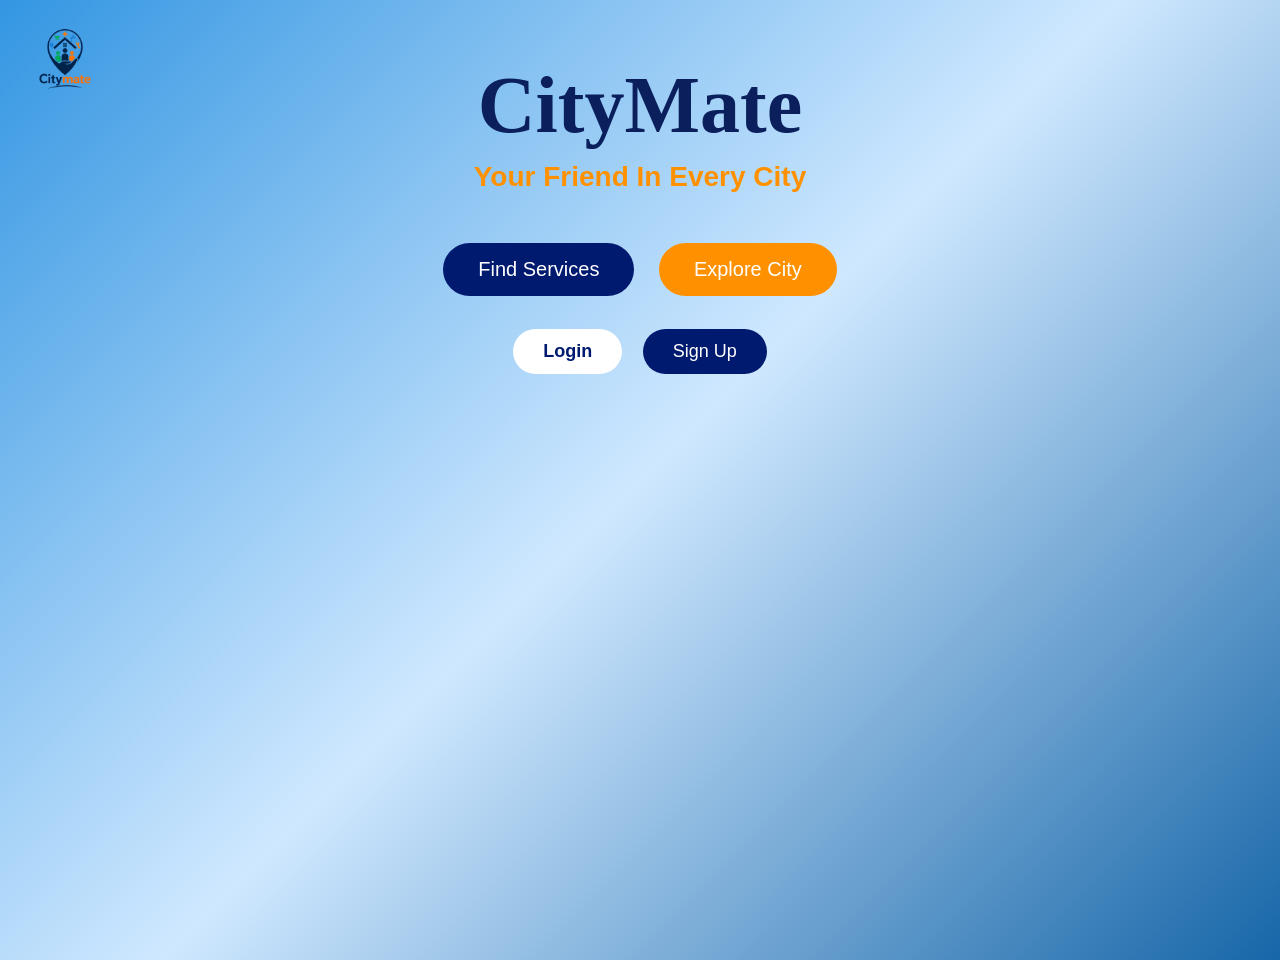
==== index.html @ b2f89b99 "Updated project files" ====
<!DOCTYPE html>
<html lang="en">
<head>
<meta charset="UTF-8">
<meta name="viewport" content="width=device-width, initial-scale=1.0">
<title>CityMate</title>

<link rel="stylesheet" href="style.css">
</head>
<body>

<img src="citymate.png" alt="CityMate Logo" class="logo">

<div class="hero">

    <h1>CityMate</h1>
    <p>Your Friend In Every City</p>

    <div class="buttons">
        <button class="find-btn">Find Services</button>
        <button class="explore-btn">Explore City</button>
    </div>

    <div class="auth-buttons">
        <button id="showLogin">Login</button>
        <button id="showSignup">Sign Up</button>
    </div>

    <!-- Login Form -->

    <div id="loginBox" class="form-container">

        <div class="card">

            <span class="close-btn" onclick="closeForms()">&times;</span>

            <h2>Welcome Back</h2>

            <input type="email" placeholder="Enter Email" required>

            <input type="password" placeholder="Enter Password" required>

            <button class="submit-btn"
            onclick="window.location.href='dashboard.html'">
                Login
            </button>

        </div>

    </div>

    <!-- Signup Form -->

    <div id="signupBox" class="form-container">

        <div class="card">

            <span class="close-btn" onclick="closeForms()">&times;</span>

            <h2>Create Account</h2>

            <input type="text" placeholder="Full Name" required>

            <input type="email" placeholder="Email Address" required>

            <input type="password" placeholder="Password" required>

            <input type="password" placeholder="Confirm Password" required>

            <button class="signup-submit-btn"
            onclick="window.location.href='dashboard.html'">
                Create Account
            </button>

        </div>

    </div>

</div>

<script>

const loginBtn = document.getElementById("showLogin");
const signupBtn = document.getElementById("showSignup");

const loginBox = document.getElementById("loginBox");
const signupBox = document.getElementById("signupBox");

loginBtn.addEventListener("click", function(){

    signupBox.style.display = "none";

    if(loginBox.style.display === "flex"){
        loginBox.style.display = "none";
    }
    else{
        loginBox.style.display = "flex";
    }

});

signupBtn.addEventListener("click", function(){

    loginBox.style.display = "none";

    if(signupBox.style.display === "flex"){
        signupBox.style.display = "none";
    }
    else{
        signupBox.style.display = "flex";
    }

});

function closeForms(){
    loginBox.style.display = "none";
    signupBox.style.display = "none";
}

</script>

</body>
</html>
---- style.css ----
*{
    margin:0;
    padding:0;
    box-sizing:border-box;
}

body{
    min-height:100vh;
    background:linear-gradient(135deg,#3396e2,#CFE8FF,#1766a8);
    font-family:Arial, sans-serif;
    text-align:center;
}

.logo{
    width: 90px;
    position: fixed;
    top: 15px;
    left: 20px;
    display:block;
    position: absolute;
}

.hero{
    margin-top:60px;
}

.hero h1{
    font-size:80px;
    color:#0A1F5C;
    font-family:Georgia, serif;
}

.hero p{
    color:#ff9100;
    font-size:28px;
    font-weight:bold;
    margin-top:10px;
}

.buttons{
    margin-top:40px;
}

.find-btn,
.explore-btn{
    padding:15px 35px;
    border:none;
    border-radius:30px;
    font-size:20px;
    cursor:pointer;
    margin:10px;
    transition:0.3s;
}

.find-btn{
    background:#001a70;
    color:white;
}

.explore-btn{
    background:#ff9100;
    color:white;
}

.find-btn:hover,
.explore-btn:hover{
    transform:translateY(-4px);
}

.auth-buttons{
    margin-top:15px;
}

#showLogin,
#showSignup{
    padding:12px 30px;
    border:none;
    border-radius:25px;
    font-size:18px;
    cursor:pointer;
    margin:8px;
}

#showLogin{
    background:white;
    color:#001a70;
    font-weight:bold;
}

#showSignup{
    background:#001a70;
    color:white;
}

.form-container{
    display:none;
    justify-content:center;
    margin-top:25px;
}

.card{
    width:350px;
    padding:25px;
    border-radius:20px;
    background:rgba(255,255,255,0.20);
    backdrop-filter:blur(12px);
    box-shadow:0 8px 20px rgba(0,0,0,0.2);
    animation:slideUp .5s ease;
}

.card h2{
    color:#001a70;
    margin-bottom:15px;
}

.card input{
    width:100%;
    padding:12px;
    margin:10px 0;
    border:none;
    border-radius:10px;
    outline:none;
}

.submit-btn{
    width:100%;
    padding:12px;
    border:none;
    border-radius:10px;
    background:#001a70;
    color:white;
    font-size:18px;
    cursor:pointer;
}

.signup-submit-btn{
    width:100%;
    padding:12px;
    border:none;
    border-radius:10px;
    background:#ff9100;
    color:white;
    font-size:18px;
    cursor:pointer;
}

.submit-btn:hover{
    background:#ff9100;
}

.signup-submit-btn:hover{
    background:#001a70;
}

@keyframes slideUp{
    from{
        opacity:0;
        transform:translateY(50px);
    }
    to{
        opacity:1;
        transform:translateY(0);
    }
}
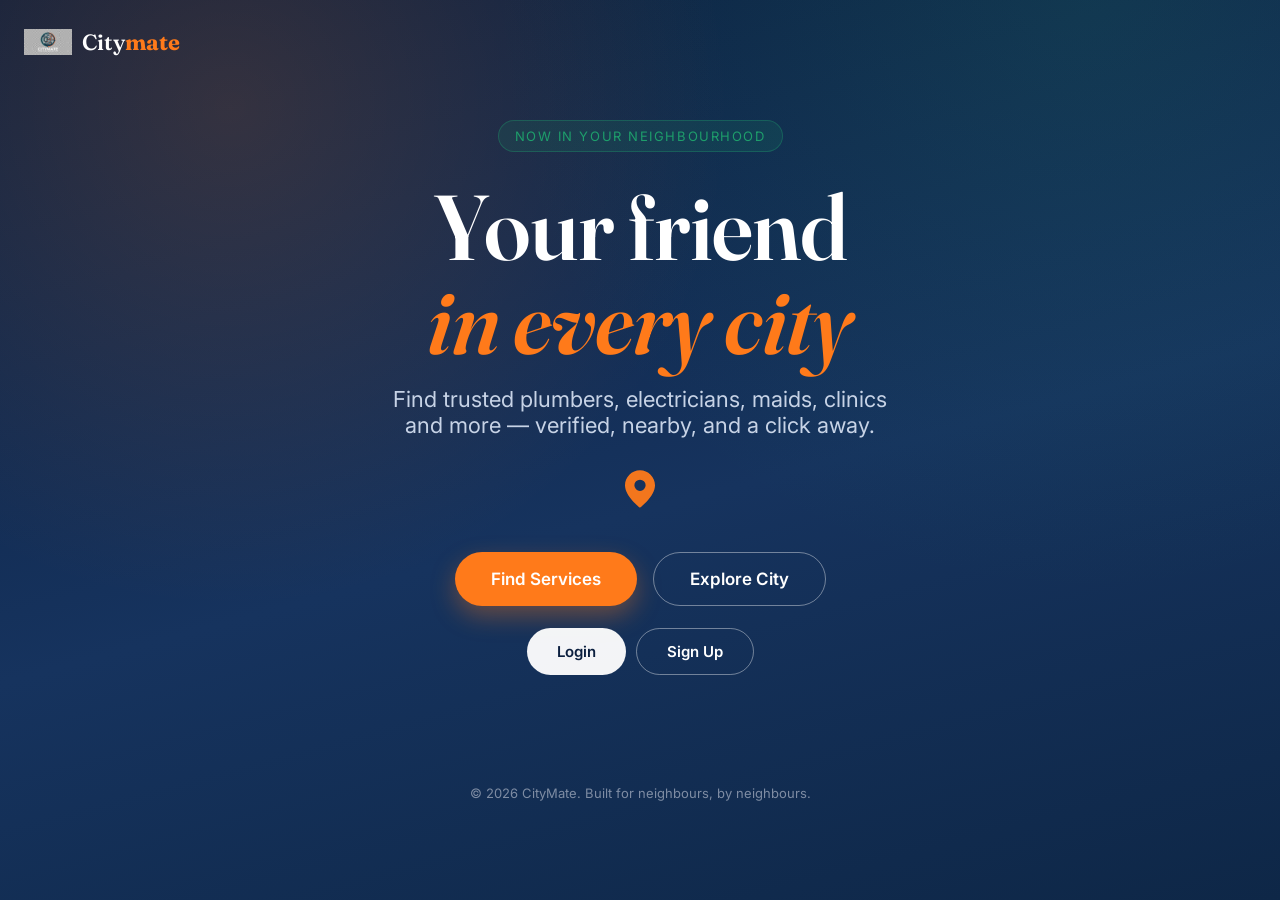
==== commit 99297bb2: "Updated HTML and CSS files" ====
--- a/index.html
+++ b/index.html
@@ -1,121 +1,219 @@
-
 <!DOCTYPE html>
 <html lang="en">
 <head>
 <meta charset="UTF-8">
 <meta name="viewport" content="width=device-width, initial-scale=1.0">
-<title>CityMate</title>
-
-<link rel="stylesheet" href="style.css">
+<title>CityMate — Your Friend in Every City</title>
+<meta name="description" content="CityMate connects you with trusted local services — plumbers, electricians, maids, hospitals, food and more — in every city.">
+<link rel="icon" type="image/png" href="citymate.png">
+
+<link rel="preconnect" href="https://fonts.googleapis.com">
+<link rel="preconnect" href="https://fonts.gstatic.com" crossorigin>
+<link href="https://fonts.googleapis.com/css2?family=Fraunces:opsz,wght@9..144,500;9..144,600;9..144,700&family=Inter:wght@400;500;600;700&display=swap" rel="stylesheet">
+
+<link rel="stylesheet" href="style.css?v=2">
 </head>
 <body>
 
-<img src="citymate.png" alt="CityMate Logo" class="logo">
-
-<div class="hero">
-
-    <h1>CityMate</h1>
-    <p>Your Friend In Every City</p>
+<header class="site-header">
+    <img src="citymate-every.jpg" alt="CityMate logo" class="logo-img" onerror="this.onerror=null; this.replaceWith(Object.assign(document.createElement('span'), { className:'logo-fallback', textContent:'Logo failed to load: check that citymate.png is in the same folder as this HTML file' }));">
+    <span>City<b>mate</b></span>
+</header>
+
+<main class="hero">
+
+    <p class="eyebrow">Now in your neighbourhood</p>
+
+    <h1>Your friend<br><span class="accent">in every city</span></h1>
+
+    <p class="tagline">Find trusted plumbers, electricians, maids, clinics and more — verified, nearby, and a click away.</p>
+
+    <div class="pin-divider" aria-hidden="true">
+        <svg viewBox="0 0 24 30" xmlns="http://www.w3.org/2000/svg">
+            <path d="M12 0C5.4 0 0 5.4 0 12c0 9 12 18 12 18s12-9 12-18c0-6.6-5.4-12-12-12zm0 16.5a4.5 4.5 0 1 1 0-9 4.5 4.5 0 0 1 0 9z"/>
+        </svg>
+    </div>
 
     <div class="buttons">
-        <button class="find-btn">Find Services</button>
-        <button class="explore-btn">Explore City</button>
+        <button class="find-btn" type="button" onclick="window.location.href='dashboard.html'">Find Services</button>
+        <button class="explore-btn" type="button" onclick="window.location.href='dashboard.html'">Explore City</button>
     </div>
 
     <div class="auth-buttons">
-        <button id="showLogin">Login</button>
-        <button id="showSignup">Sign Up</button>
+        <button id="showLogin" type="button" aria-haspopup="dialog" aria-expanded="false" aria-controls="loginBox">Login</button>
+        <button id="showSignup" type="button" aria-haspopup="dialog" aria-expanded="false" aria-controls="signupBox">Sign Up</button>
     </div>
 
     <!-- Login Form -->
-
-    <div id="loginBox" class="form-container">
-
+    <div id="loginBox" class="form-container" role="dialog" aria-modal="true" aria-labelledby="loginTitle">
         <div class="card">
-
-            <span class="close-btn" onclick="closeForms()">&times;</span>
-
-            <h2>Welcome Back</h2>
-
-            <input type="email" placeholder="Enter Email" required>
-
-            <input type="password" placeholder="Enter Password" required>
-
-            <button class="submit-btn"
-            onclick="window.location.href='dashboard.html'">
-                Login
+            <span class="close-btn" onclick="closeForms()" role="button" tabindex="0" aria-label="Close login form">&times;</span>
+
+            <h2 id="loginTitle">Welcome back</h2>
+            <p class="sub">Log in to find help near you.</p>
+
+            <form id="loginForm" novalidate>
+                <div class="field">
+                    <label for="loginEmail">Email</label>
+                    <input id="loginEmail" type="email" placeholder="you@example.com" required>
+                </div>
+                <div class="field">
+                    <label for="loginPassword">Password</label>
+                    <input id="loginPassword" type="password" placeholder="Enter your password" required minlength="6">
+                </div>
+                <button class="submit-btn" type="submit">Log in</button>
+            </form>
+
+            <div class="divider">or</div>
+
+            <button type="button" class="google-btn" onclick="handleGoogleAuth()">
+                <svg viewBox="0 0 48 48" aria-hidden="true">
+                    <path fill="#FFC107" d="M43.6 20.5H42V20H24v8h11.3C33.7 32.6 29.3 36 24 36c-6.6 0-12-5.4-12-12s5.4-12 12-12c3.1 0 5.9 1.1 8 3l5.7-5.7C34.5 6 29.5 4 24 4 12.9 4 4 12.9 4 24s8.9 20 20 20 20-8.9 20-20c0-1.2-.1-2.4-.4-3.5z"/>
+                    <path fill="#FF3D00" d="M6.3 14.7l6.6 4.8C14.6 16 18.9 13 24 13c3.1 0 5.9 1.1 8 3l5.7-5.7C34.5 6 29.5 4 24 4c-7.4 0-13.8 4.1-17.1 10.2z"/>
+                    <path fill="#4CAF50" d="M24 44c5.3 0 10.1-1.8 13.8-5l-6.4-5.4C29.3 35.4 26.8 36 24 36c-5.2 0-9.6-3.4-11.2-8.1l-6.6 5C9.9 39.7 16.4 44 24 44z"/>
+                    <path fill="#1976D2" d="M43.6 20.5H42V20H24v8h11.3c-0.8 2.3-2.3 4.3-4.2 5.7l6.4 5.4C40.9 36.5 44 31 44 24c0-1.2-.1-2.4-.4-3.5z"/>
+                </svg>
+                Sign in with Google
             </button>
 
+            <p class="switch-line">New to CityMate? <button type="button" onclick="switchTo('signup')">Create an account</button></p>
         </div>
-
     </div>
 
     <!-- Signup Form -->
-
-    <div id="signupBox" class="form-container">
-
+    <div id="signupBox" class="form-container" role="dialog" aria-modal="true" aria-labelledby="signupTitle">
         <div class="card">
-
-            <span class="close-btn" onclick="closeForms()">&times;</span>
-
-            <h2>Create Account</h2>
-
-            <input type="text" placeholder="Full Name" required>
-
-            <input type="email" placeholder="Email Address" required>
-
-            <input type="password" placeholder="Password" required>
-
-            <input type="password" placeholder="Confirm Password" required>
-
-            <button class="signup-submit-btn"
-            onclick="window.location.href='dashboard.html'">
-                Create Account
+            <span class="close-btn" onclick="closeForms()" role="button" tabindex="0" aria-label="Close signup form">&times;</span>
+
+            <h2 id="signupTitle">Create your account</h2>
+            <p class="sub">Join CityMate in under a minute.</p>
+
+            <form id="signupForm" novalidate>
+                <div class="field">
+                    <label for="fullName">Full name</label>
+                    <input id="fullName" type="text" placeholder="Your name" required>
+                </div>
+                <div class="field">
+                    <label for="signupEmail">Email</label>
+                    <input id="signupEmail" type="email" placeholder="you@example.com" required>
+                </div>
+                <div class="field">
+                    <label for="signupPassword">Password</label>
+                    <input id="signupPassword" type="password" placeholder="Create a password" required minlength="6">
+                </div>
+                <div class="field">
+                    <label for="confirmPassword">Confirm password</label>
+                    <input id="confirmPassword" type="password" placeholder="Re-enter your password" required minlength="6">
+                </div>
+                <button class="signup-submit-btn" type="submit">Create account</button>
+            </form>
+
+            <div class="divider">or</div>
+
+            <button type="button" class="google-btn" onclick="handleGoogleAuth()">
+                <svg viewBox="0 0 48 48" aria-hidden="true">
+                    <path fill="#FFC107" d="M43.6 20.5H42V20H24v8h11.3C33.7 32.6 29.3 36 24 36c-6.6 0-12-5.4-12-12s5.4-12 12-12c3.1 0 5.9 1.1 8 3l5.7-5.7C34.5 6 29.5 4 24 4 12.9 4 4 12.9 4 24s8.9 20 20 20 20-8.9 20-20c0-1.2-.1-2.4-.4-3.5z"/>
+                    <path fill="#FF3D00" d="M6.3 14.7l6.6 4.8C14.6 16 18.9 13 24 13c3.1 0 5.9 1.1 8 3l5.7-5.7C34.5 6 29.5 4 24 4c-7.4 0-13.8 4.1-17.1 10.2z"/>
+                    <path fill="#4CAF50" d="M24 44c5.3 0 10.1-1.8 13.8-5l-6.4-5.4C29.3 35.4 26.8 36 24 36c-5.2 0-9.6-3.4-11.2-8.1l-6.6 5C9.9 39.7 16.4 44 24 44z"/>
+                    <path fill="#1976D2" d="M43.6 20.5H42V20H24v8h11.3c-0.8 2.3-2.3 4.3-4.2 5.7l6.4 5.4C40.9 36.5 44 31 44 24c0-1.2-.1-2.4-.4-3.5z"/>
+                </svg>
+                Sign up with Google
             </button>
 
+            <p class="switch-line">Already have an account? <button type="button" onclick="switchTo('login')">Log in</button></p>
         </div>
-
-    </div>
-
-</div>
+    </div>
+
+</main>
+
+<footer class="site-footer">
+    &copy; <span id="year"></span> CityMate. Built for neighbours, by neighbours.
+</footer>
 
 <script>
 
-const loginBtn = document.getElementById("showLogin");
-const signupBtn = document.getElementById("showSignup");
-
-const loginBox = document.getElementById("loginBox");
-const signupBox = document.getElementById("signupBox");
+const loginBtn   = document.getElementById("showLogin");
+const signupBtn  = document.getElementById("showSignup");
+const loginBox   = document.getElementById("loginBox");
+const signupBox  = document.getElementById("signupBox");
+const loginForm  = document.getElementById("loginForm");
+const signupForm = document.getElementById("signupForm");
+
+document.getElementById("year").textContent = new Date().getFullYear();
+
+function openBox(box, btn){
+    closeForms();
+    box.classList.add("open");
+    btn.setAttribute("aria-expanded", "true");
+    const firstField = box.querySelector("input");
+    if(firstField) firstField.focus();
+}
+
+function closeForms(){
+    loginBox.classList.remove("open");
+    signupBox.classList.remove("open");
+    loginBtn.setAttribute("aria-expanded", "false");
+    signupBtn.setAttribute("aria-expanded", "false");
+}
 
 loginBtn.addEventListener("click", function(){
-
-    signupBox.style.display = "none";
-
-    if(loginBox.style.display === "flex"){
-        loginBox.style.display = "none";
-    }
-    else{
-        loginBox.style.display = "flex";
-    }
-
+    if(loginBox.classList.contains("open")){
+        closeForms();
+    } else {
+        openBox(loginBox, loginBtn);
+    }
 });
 
 signupBtn.addEventListener("click", function(){
-
-    loginBox.style.display = "none";
-
-    if(signupBox.style.display === "flex"){
-        signupBox.style.display = "none";
-    }
-    else{
-        signupBox.style.display = "flex";
-    }
-
-});
-
-function closeForms(){
-    loginBox.style.display = "none";
-    signupBox.style.display = "none";
+    if(signupBox.classList.contains("open")){
+        closeForms();
+    } else {
+        openBox(signupBox, signupBtn);
+    }
+});
+
+function switchTo(which){
+    if(which === "signup"){
+        openBox(signupBox, signupBtn);
+    } else {
+        openBox(loginBox, loginBtn);
+    }
+}
+
+// Close on backdrop click
+[loginBox, signupBox].forEach(function(box){
+    box.addEventListener("click", function(e){
+        if(e.target === box) closeForms();
+    });
+});
+
+// Close on Escape
+document.addEventListener("keydown", function(e){
+    if(e.key === "Escape") closeForms();
+});
+
+loginForm.addEventListener("submit", function(e){
+    e.preventDefault();
+    window.location.href = "dashboard.html";
+});
+
+signupForm.addEventListener("submit", function(e){
+    e.preventDefault();
+    const pw = document.getElementById("signupPassword").value;
+    const confirm = document.getElementById("confirmPassword").value;
+    if(pw !== confirm){
+        document.getElementById("confirmPassword").setCustomValidity("Passwords do not match");
+        document.getElementById("confirmPassword").reportValidity();
+        return;
+    }
+    document.getElementById("confirmPassword").setCustomValidity("");
+    window.location.href = "dashboard.html";
+});
+
+function handleGoogleAuth(){
+    // Placeholder: wire this up to a real OAuth flow (e.g. Google Identity
+    // Services) once a backend exists. For now it mirrors the email flow.
+    window.location.href = "dashboard.html";
 }
 
 </script>
--- a/style.css
+++ b/style.css
@@ -1,3 +1,43 @@
+/* =================================================================
+   CityMate — Design Tokens
+   Whole site is dark: navy surfaces, warm orange action color,
+   green trust accent. The map-pin silhouette from the logo
+   recurs as a structural shape across cards and dividers.
+   ================================================================= */
+
+:root{
+    --navy:        #0B1F3F;
+    --navy-soft:   #16335E;
+    --orange:      #FF7A1A;
+    --orange-deep: #E0630A;
+    --green:       #1E9E6B;
+    --white:       #FFFFFF;
+
+    --surface-0:   #0A1830;
+    --surface-1:   #112441;
+    --surface-2:   #16335E;
+    --line-dark:   rgba(255,255,255,0.10);
+    --text-dim:    #A9B7CC;
+
+    --card-bg:     #FFFFFF;
+    --card-ink:    #122036;
+    --card-ink-soft: #5B6B82;
+    --card-field:  #F7F4EC;
+    --card-border: #E3E0D6;
+
+    --font-display: "Fraunces", Georgia, "Times New Roman", serif;
+    --font-body: "Inter", "Segoe UI", Arial, sans-serif;
+
+    --radius-lg: 22px;
+    --radius-md: 14px;
+    --radius-pill: 999px;
+
+    --ease: cubic-bezier(.4,0,.2,1);
+}
+
+@media (prefers-reduced-motion: reduce){
+    *{ animation-duration:0.01ms !important; transition-duration:0.01ms !important; }
+}
 
 *{
     margin:0;
@@ -5,161 +45,683 @@
     box-sizing:border-box;
 }
 
+html{ scroll-behavior:smooth; }
+
+a{ color:inherit; }
+
+:focus-visible{
+    outline:3px solid var(--orange);
+    outline-offset:3px;
+}
+
+/* -----------------------------------------------------------------
+   Base body — landing page (index.html has no extra class)
+   ----------------------------------------------------------------- */
+
 body{
     min-height:100vh;
-    background:linear-gradient(135deg,#3396e2,#CFE8FF,#1766a8);
-    font-family:Arial, sans-serif;
+    background:
+        radial-gradient(circle at 18% 12%, rgba(255,122,26,0.16), transparent 38%),
+        radial-gradient(circle at 85% 0%, rgba(30,158,107,0.14), transparent 42%),
+        linear-gradient(165deg, var(--navy) 0%, var(--navy-soft) 55%, #0E2747 100%);
+    font-family:var(--font-body);
+    color:var(--white);
     text-align:center;
-}
-
-.logo{
-    width: 90px;
-    position: fixed;
-    top: 15px;
-    left: 20px;
+    overflow-x:hidden;
+}
+
+/* -----------------------------------------------------------------
+   Header / logo
+   ----------------------------------------------------------------- */
+
+.site-header{
+    display:flex;
+    align-items:center;
+    gap:10px;
+    position:absolute;
+    top:18px;
+    left:24px;
+    z-index:5;
+}
+
+.site-header img{
+    width:48px;
+    height:48px;
+    object-fit:contain;
+}
+
+.site-header span{
+    font-family:var(--font-display);
+    font-weight:600;
+    font-size:22px;
+    letter-spacing:0.2px;
+}
+
+.site-header span b{
+    color:var(--orange);
+    font-weight:700;
+}
+
+/* -----------------------------------------------------------------
+   Hero
+   ----------------------------------------------------------------- */
+
+.hero{
+    padding:120px 20px 80px;
+    position:relative;
+}
+
+.eyebrow{
+    display:inline-flex;
+    align-items:center;
+    gap:8px;
+    font-size:13px;
+    letter-spacing:0.12em;
+    text-transform:uppercase;
+    color:var(--green);
+    background:rgba(30,158,107,0.14);
+    border:1px solid rgba(30,158,107,0.35);
+    padding:7px 16px;
+    border-radius:var(--radius-pill);
+    margin-bottom:28px;
+}
+
+.hero h1{
+    font-family:var(--font-display);
+    font-size:clamp(48px, 9vw, 92px);
+    line-height:1.02;
+    font-weight:600;
+    letter-spacing:-0.01em;
+}
+
+.hero h1 .accent{
+    color:var(--orange);
+    font-style:italic;
+}
+
+.hero p.tagline{
+    color:#C7D3E6;
+    font-size:clamp(17px, 2.4vw, 22px);
+    font-weight:400;
+    margin-top:18px;
+    max-width:520px;
+    margin-inline:auto;
+}
+
+.pin-divider{
+    width:30px;
+    height:38px;
+    margin:32px auto 0;
+    opacity:0.95;
+}
+
+.pin-divider svg{
+    width:100%;
+    height:100%;
     display:block;
-    position: absolute;
-}
-
-.hero{
-    margin-top:60px;
-}
-
-.hero h1{
-    font-size:80px;
-    color:#0A1F5C;
-    font-family:Georgia, serif;
-}
-
-.hero p{
-    color:#ff9100;
-    font-size:28px;
-    font-weight:bold;
-    margin-top:10px;
+    fill:var(--orange);
 }
 
 .buttons{
-    margin-top:40px;
+    margin-top:44px;
+    display:flex;
+    justify-content:center;
+    gap:16px;
+    flex-wrap:wrap;
 }
 
 .find-btn,
 .explore-btn{
-    padding:15px 35px;
+    padding:16px 36px;
     border:none;
-    border-radius:30px;
-    font-size:20px;
-    cursor:pointer;
-    margin:10px;
-    transition:0.3s;
+    border-radius:var(--radius-pill);
+    font-size:17px;
+    font-weight:600;
+    font-family:var(--font-body);
+    cursor:pointer;
+    transition:transform 0.25s var(--ease), box-shadow 0.25s var(--ease);
 }
 
 .find-btn{
-    background:#001a70;
-    color:white;
+    background:var(--orange);
+    color:var(--white);
+    box-shadow:0 10px 24px rgba(255,122,26,0.35);
 }
 
 .explore-btn{
-    background:#ff9100;
-    color:white;
+    background:transparent;
+    color:var(--white);
+    border:1.5px solid rgba(255,255,255,0.4);
 }
 
 .find-btn:hover,
 .explore-btn:hover{
-    transform:translateY(-4px);
-}
+    transform:translateY(-3px);
+}
+
+.find-btn:hover{ box-shadow:0 14px 28px rgba(255,122,26,0.45); }
+.explore-btn:hover{ border-color:var(--white); background:rgba(255,255,255,0.06); }
 
 .auth-buttons{
-    margin-top:15px;
+    margin-top:22px;
+    display:flex;
+    justify-content:center;
+    gap:10px;
+    flex-wrap:wrap;
 }
 
 #showLogin,
 #showSignup{
-    padding:12px 30px;
+    padding:13px 30px;
     border:none;
-    border-radius:25px;
-    font-size:18px;
-    cursor:pointer;
-    margin:8px;
+    border-radius:var(--radius-pill);
+    font-size:15px;
+    font-weight:600;
+    font-family:var(--font-body);
+    cursor:pointer;
+    transition:transform 0.2s var(--ease), opacity 0.2s var(--ease);
 }
 
 #showLogin{
-    background:white;
-    color:#001a70;
-    font-weight:bold;
+    background:rgba(255,255,255,0.95);
+    color:var(--navy);
 }
 
 #showSignup{
-    background:#001a70;
-    color:white;
-}
+    background:transparent;
+    color:var(--white);
+    border:1.5px solid rgba(255,255,255,0.4);
+}
+
+#showLogin:hover, #showSignup:hover{ transform:translateY(-2px); }
+#showSignup:hover{ border-color:var(--white); }
+
+#showLogin[aria-expanded="true"],
+#showSignup[aria-expanded="true"]{
+    box-shadow:0 0 0 2px var(--orange);
+}
+
+/* -----------------------------------------------------------------
+   Auth forms (modal-style overlay) — shared by both pages
+   ----------------------------------------------------------------- */
 
 .form-container{
     display:none;
+    position:fixed;
+    inset:0;
     justify-content:center;
-    margin-top:25px;
-}
+    align-items:center;
+    background:rgba(6,14,28,0.55);
+    backdrop-filter:blur(4px);
+    z-index:50;
+    padding:20px;
+}
+
+.form-container.open{ display:flex; }
 
 .card{
-    width:350px;
-    padding:25px;
-    border-radius:20px;
-    background:rgba(255,255,255,0.20);
-    backdrop-filter:blur(12px);
-    box-shadow:0 8px 20px rgba(0,0,0,0.2);
-    animation:slideUp .5s ease;
+    width:100%;
+    max-width:380px;
+    padding:34px 30px 30px;
+    border-radius:var(--radius-lg);
+    background:var(--card-bg);
+    color:var(--card-ink);
+    box-shadow:0 24px 60px rgba(0,0,0,0.35);
+    animation:slideUp .35s var(--ease);
+    position:relative;
+    text-align:left;
 }
 
 .card h2{
-    color:#001a70;
-    margin-bottom:15px;
+    font-family:var(--font-display);
+    color:var(--navy);
+    margin-bottom:6px;
+    font-size:26px;
+}
+
+.card .sub{
+    color:var(--card-ink-soft);
+    font-size:14px;
+    margin-bottom:20px;
+}
+
+.close-btn{
+    position:absolute;
+    top:16px;
+    right:18px;
+    font-size:24px;
+    line-height:1;
+    cursor:pointer;
+    color:var(--card-ink-soft);
+    transition:color 0.2s var(--ease);
+}
+
+.close-btn:hover{ color:var(--navy); }
+
+.field{
+    margin-bottom:14px;
+    text-align:left;
+}
+
+.field label{
+    display:block;
+    font-size:13px;
+    font-weight:600;
+    color:var(--card-ink-soft);
+    margin-bottom:6px;
 }
 
 .card input{
     width:100%;
-    padding:12px;
-    margin:10px 0;
-    border:none;
-    border-radius:10px;
+    padding:12px 14px;
+    border:1.5px solid var(--card-border);
+    border-radius:var(--radius-md);
     outline:none;
-}
-
-.submit-btn{
-    width:100%;
-    padding:12px;
-    border:none;
-    border-radius:10px;
-    background:#001a70;
-    color:white;
-    font-size:18px;
-    cursor:pointer;
-}
-
+    font-family:var(--font-body);
+    font-size:15px;
+    background:var(--card-field);
+    color:var(--card-ink);
+    transition:border-color 0.2s var(--ease);
+}
+
+.card input:focus{ border-color:var(--orange); }
+
+.card input:invalid:not(:placeholder-shown){
+    border-color:#D6494B;
+}
+
+.submit-btn,
 .signup-submit-btn{
     width:100%;
-    padding:12px;
+    padding:13px;
     border:none;
-    border-radius:10px;
-    background:#ff9100;
-    color:white;
-    font-size:18px;
-    cursor:pointer;
-}
-
-.submit-btn:hover{
-    background:#ff9100;
-}
-
-.signup-submit-btn:hover{
-    background:#001a70;
-}
+    border-radius:var(--radius-md);
+    font-size:16px;
+    font-weight:600;
+    font-family:var(--font-body);
+    color:var(--white);
+    cursor:pointer;
+    margin-top:6px;
+    transition:opacity 0.2s var(--ease), transform 0.2s var(--ease);
+}
+
+.submit-btn{ background:var(--navy); }
+.signup-submit-btn{ background:var(--orange); }
+
+.submit-btn:hover{ background:var(--navy-soft); transform:translateY(-1px); }
+.signup-submit-btn:hover{ background:var(--orange-deep); transform:translateY(-1px); }
+
+.switch-line{
+    margin-top:16px;
+    font-size:14px;
+    color:var(--card-ink-soft);
+    text-align:center;
+}
+
+.switch-line button{
+    background:none;
+    border:none;
+    color:var(--orange-deep);
+    font-weight:600;
+    cursor:pointer;
+    font-size:14px;
+    font-family:inherit;
+}
+
+.divider{
+    display:flex;
+    align-items:center;
+    gap:10px;
+    margin:18px 0 14px;
+    color:var(--card-ink-soft);
+    font-size:12.5px;
+    text-transform:uppercase;
+    letter-spacing:0.06em;
+}
+
+.divider::before,
+.divider::after{
+    content:"";
+    flex:1;
+    height:1px;
+    background:var(--card-border);
+}
+
+.google-btn{
+    width:100%;
+    display:flex;
+    align-items:center;
+    justify-content:center;
+    gap:10px;
+    padding:11px 14px;
+    border:1.5px solid var(--card-border);
+    border-radius:var(--radius-md);
+    background:var(--card-bg);
+    color:var(--card-ink);
+    font-family:var(--font-body);
+    font-size:15px;
+    font-weight:600;
+    cursor:pointer;
+    transition:background 0.2s var(--ease), border-color 0.2s var(--ease), transform 0.2s var(--ease);
+}
+
+.google-btn:hover{
+    background:#FAF8F2;
+    border-color:#CFCBBC;
+    transform:translateY(-1px);
+}
+
+.google-btn svg{ width:18px; height:18px; flex-shrink:0; }
 
 @keyframes slideUp{
-    from{
-        opacity:0;
-        transform:translateY(50px);
+    from{ opacity:0; transform:translateY(28px) scale(0.98); }
+    to{ opacity:1; transform:translateY(0) scale(1); }
+}
+
+/* -----------------------------------------------------------------
+   Footer (index)
+   ----------------------------------------------------------------- */
+
+.site-footer{
+    padding:30px 20px 26px;
+    color:#7E8CA3;
+    font-size:13px;
+}
+
+/* ===================================================================
+   DASHBOARD — dark theme
+   All rules below are scoped under body.dashboard so they can never
+   be confused with the landing page rules above. If the dashboard
+   page still looks light in your browser, do a hard refresh
+   (Ctrl/Cmd + Shift + R) — the old style.css is likely cached.
+   =================================================================== */
+
+body.dashboard{
+    min-height:100vh;
+    background:
+        radial-gradient(circle at 14% 0%, rgba(255,122,26,0.10), transparent 36%),
+        radial-gradient(circle at 90% 10%, rgba(30,158,107,0.10), transparent 40%),
+        var(--surface-0);
+    color:var(--white);
+    text-align:left;
+    overflow-x:hidden;
+}
+
+body.dashboard .navbar{
+    background:var(--surface-1);
+    border-bottom:1px solid var(--line-dark);
+    padding:14px 5vw;
+    display:flex;
+    justify-content:space-between;
+    align-items:center;
+    position:sticky;
+    top:0;
+    z-index:40;
+}
+
+body.dashboard .navbar .brand{
+    display:flex;
+    align-items:center;
+    gap:10px;
+    color:var(--white);
+    font-family:var(--font-display);
+    font-size:22px;
+    font-weight:600;
+}
+
+body.dashboard .navbar .brand img{
+    width:38px;
+    height:38px;
+    object-fit:contain;
+}
+
+body.dashboard .navbar .menu{
+    display:flex;
+    align-items:center;
+    gap:6px;
+}
+
+body.dashboard .navbar .menu a{
+    color:#D7DEEA;
+    text-decoration:none;
+    font-size:15px;
+    font-weight:500;
+    padding:9px 16px;
+    border-radius:var(--radius-pill);
+    transition:background 0.2s var(--ease), color 0.2s var(--ease);
+}
+
+body.dashboard .navbar .menu a:hover,
+body.dashboard .navbar .menu a:focus-visible{
+    background:rgba(255,255,255,0.1);
+    color:var(--white);
+}
+
+body.dashboard .navbar .menu a.logout{
+    color:var(--orange);
+    border:1.5px solid rgba(255,122,26,0.5);
+    margin-left:6px;
+}
+
+body.dashboard .navbar .menu a.logout:hover{
+    background:var(--orange);
+    color:var(--white);
+}
+
+body.dashboard .nav-toggle{
+    display:none;
+    background:none;
+    border:none;
+    color:var(--white);
+    font-size:26px;
+    cursor:pointer;
+}
+
+body.dashboard .dash-hero{
+    text-align:center;
+    padding:64px 20px 36px;
+}
+
+body.dashboard .dash-hero .eyebrow{
+    color:var(--green);
+    background:rgba(30,158,107,0.14);
+    border:1px solid rgba(30,158,107,0.35);
+}
+
+body.dashboard .dash-hero h1{
+    font-family:var(--font-display);
+    font-size:clamp(32px, 5vw, 46px);
+    color:var(--white);
+    margin-top:18px;
+    font-weight:600;
+}
+
+body.dashboard .dash-hero p{
+    color:var(--text-dim);
+    font-size:17px;
+    margin-top:10px;
+}
+
+body.dashboard .search-box{
+    margin-top:30px;
+    display:flex;
+    justify-content:center;
+    gap:10px;
+    flex-wrap:wrap;
+}
+
+body.dashboard .search-box input{
+    width:min(420px, 80vw);
+    padding:14px 20px;
+    border-radius:var(--radius-pill);
+    border:1.5px solid var(--line-dark);
+    font-size:15px;
+    font-family:var(--font-body);
+    background:var(--surface-1);
+    color:var(--white);
+    outline:none;
+    transition:border-color 0.2s var(--ease), box-shadow 0.2s var(--ease);
+}
+
+body.dashboard .search-box input::placeholder{ color:var(--text-dim); }
+
+body.dashboard .search-box input:focus{
+    border-color:var(--orange);
+    box-shadow:0 0 0 3px rgba(255,122,26,0.18);
+}
+
+body.dashboard .search-box button{
+    padding:14px 28px;
+    border:none;
+    border-radius:var(--radius-pill);
+    background:var(--orange);
+    color:var(--white);
+    font-weight:600;
+    font-size:15px;
+    cursor:pointer;
+    transition:background 0.2s var(--ease), transform 0.2s var(--ease);
+}
+
+body.dashboard .search-box button:hover{
+    background:var(--orange-deep);
+    transform:translateY(-2px);
+}
+
+body.dashboard .section-label{
+    max-width:1100px;
+    margin:54px auto 18px;
+    padding:0 24px;
+    display:flex;
+    align-items:baseline;
+    justify-content:space-between;
+    gap:12px;
+}
+
+body.dashboard .section-label h2{
+    font-family:var(--font-display);
+    font-size:24px;
+    color:var(--white);
+}
+
+body.dashboard .section-label span{
+    font-size:14px;
+    color:var(--text-dim);
+}
+
+body.dashboard .cards{
+    max-width:1100px;
+    margin:0 auto;
+    padding:0 24px 70px;
+    display:grid;
+    grid-template-columns:repeat(auto-fit, minmax(150px, 1fr));
+    gap:18px;
+}
+
+body.dashboard .card-tile{
+    background:var(--surface-1);
+    padding:26px 16px 22px;
+    border-radius:var(--radius-lg);
+    cursor:pointer;
+    text-align:center;
+    border:1px solid var(--line-dark);
+    transition:transform 0.25s var(--ease), box-shadow 0.25s var(--ease), border-color 0.25s var(--ease);
+}
+
+body.dashboard .card-tile:hover,
+body.dashboard .card-tile:focus-visible{
+    transform:translateY(-6px);
+    box-shadow:0 16px 30px rgba(0,0,0,0.35);
+    border-color:rgba(255,122,26,0.5);
+}
+
+body.dashboard .card-tile .icon-badge{
+    width:56px;
+    height:56px;
+    margin:0 auto 14px;
+    border-radius:50%;
+    display:flex;
+    align-items:center;
+    justify-content:center;
+    font-size:26px;
+    background:var(--surface-2);
+}
+
+body.dashboard .card-tile h3{
+    color:var(--white);
+    font-size:16px;
+    font-weight:600;
+}
+
+body.dashboard .card-tile p{
+    color:var(--text-dim);
+    font-size:12.5px;
+    margin-top:4px;
+}
+
+body.dashboard .trust-strip{
+    background:var(--surface-1);
+    border-top:1px solid var(--line-dark);
+    padding:40px 24px 60px;
+}
+
+body.dashboard .trust-grid{
+    max-width:1100px;
+    margin:0 auto;
+    display:grid;
+    grid-template-columns:repeat(auto-fit, minmax(200px, 1fr));
+    gap:24px;
+    text-align:center;
+}
+
+body.dashboard .trust-grid div h4{
+    color:var(--white);
+    font-size:16px;
+    margin-bottom:4px;
+}
+
+body.dashboard .trust-grid div p{
+    color:var(--text-dim);
+    font-size:13.5px;
+}
+
+body.dashboard .dash-footer{
+    text-align:center;
+    padding:24px;
+    color:var(--text-dim);
+    font-size:13px;
+    background:var(--surface-0);
+}
+
+/* -----------------------------------------------------------------
+   Responsive
+   ----------------------------------------------------------------- */
+
+@media (max-width: 760px){
+    body.dashboard .navbar .menu{
+        position:absolute;
+        top:100%;
+        left:0;
+        right:0;
+        background:var(--surface-1);
+        border-bottom:1px solid var(--line-dark);
+        flex-direction:column;
+        align-items:stretch;
+        padding:10px 20px 18px;
+        display:none;
+        gap:4px;
     }
-    to{
-        opacity:1;
-        transform:translateY(0);
-    }
-}+
+    body.dashboard .navbar .menu.open{ display:flex; }
+    body.dashboard .navbar .menu a{ padding:12px 14px; }
+    body.dashboard .navbar .menu a.logout{ margin-left:0; margin-top:6px; text-align:center; }
+    body.dashboard .nav-toggle{ display:block; }
+
+    .site-header{ position:static; justify-content:center; margin-top:20px; }
+    .hero{ padding-top:30px; }
+}
+
+@media (max-width: 480px){
+    .hero h1{ font-size:clamp(38px, 12vw, 56px); }
+    .buttons{ flex-direction:column; align-items:center; }
+    .find-btn, .explore-btn{ width:100%; max-width:280px; }
+}
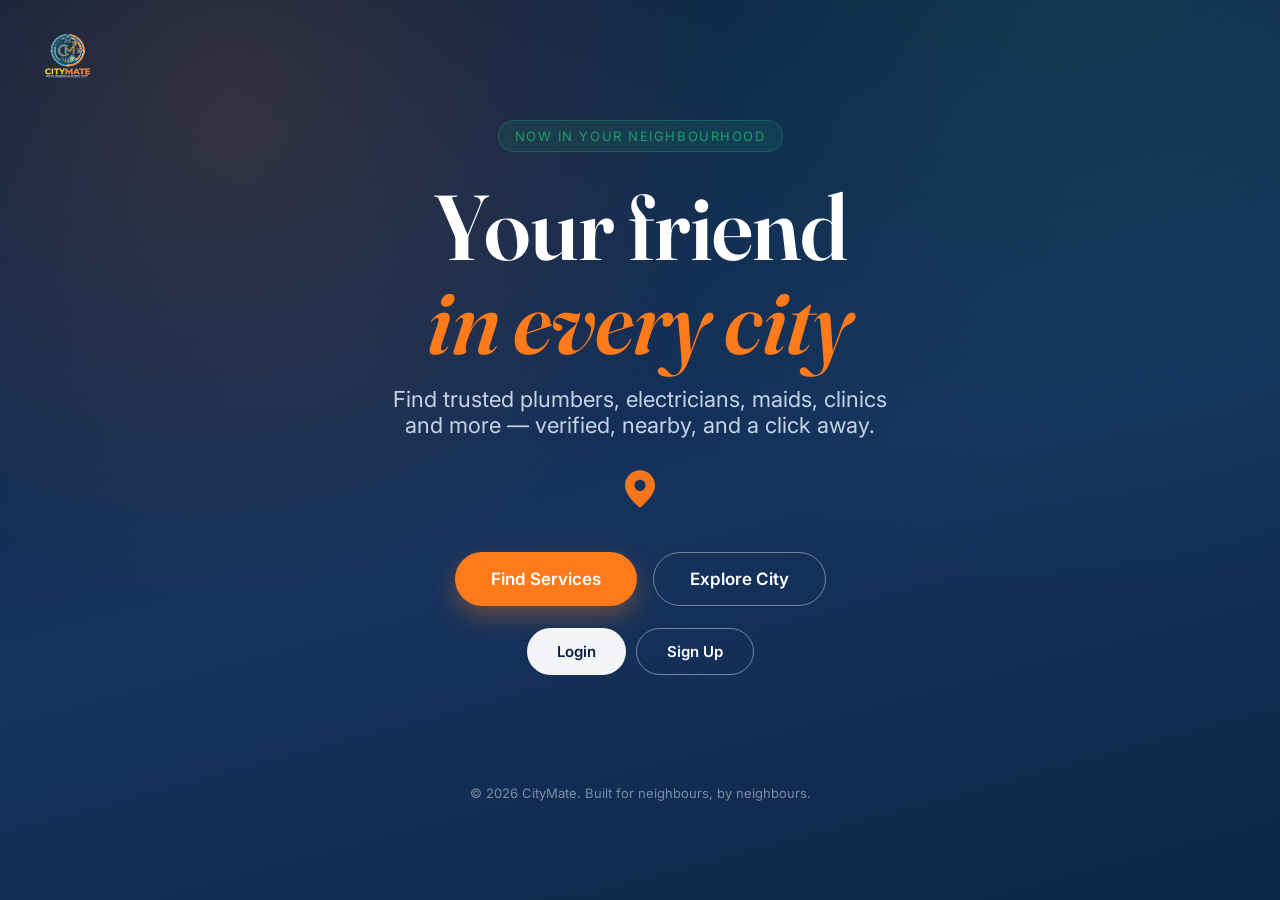
==== commit 29971893: "Updated HTML and CSS files" ====
--- a/index.html
+++ b/index.html
@@ -16,8 +16,8 @@
 <body>
 
 <header class="site-header">
-    <img src="citymate-every.jpg" alt="CityMate logo" class="logo-img" onerror="this.onerror=null; this.replaceWith(Object.assign(document.createElement('span'), { className:'logo-fallback', textContent:'Logo failed to load: check that citymate.png is in the same folder as this HTML file' }));">
-    <span>City<b>mate</b></span>
+    <img src="logo.png" alt="CityMate logo" class="logo-img" onerror="this.onerror=null; this.replaceWith(Object.assign(document.createElement('span'), { className:'logo-fallback', textContent:'Logo failed to load: check that citymate.png is in the same folder as this HTML file' }));">
+  
 </header>
 
 <main class="hero">
--- a/style.css
+++ b/style.css
@@ -43,6 +43,14 @@
     margin:0;
     padding:0;
     box-sizing:border-box;
+}
+
+.logo-img{
+      width: 800px;
+    height: auto;
+    position: absolute;
+    top: 15px;
+    left: 20px;
 }
 
 html{ scroll-behavior:smooth; }
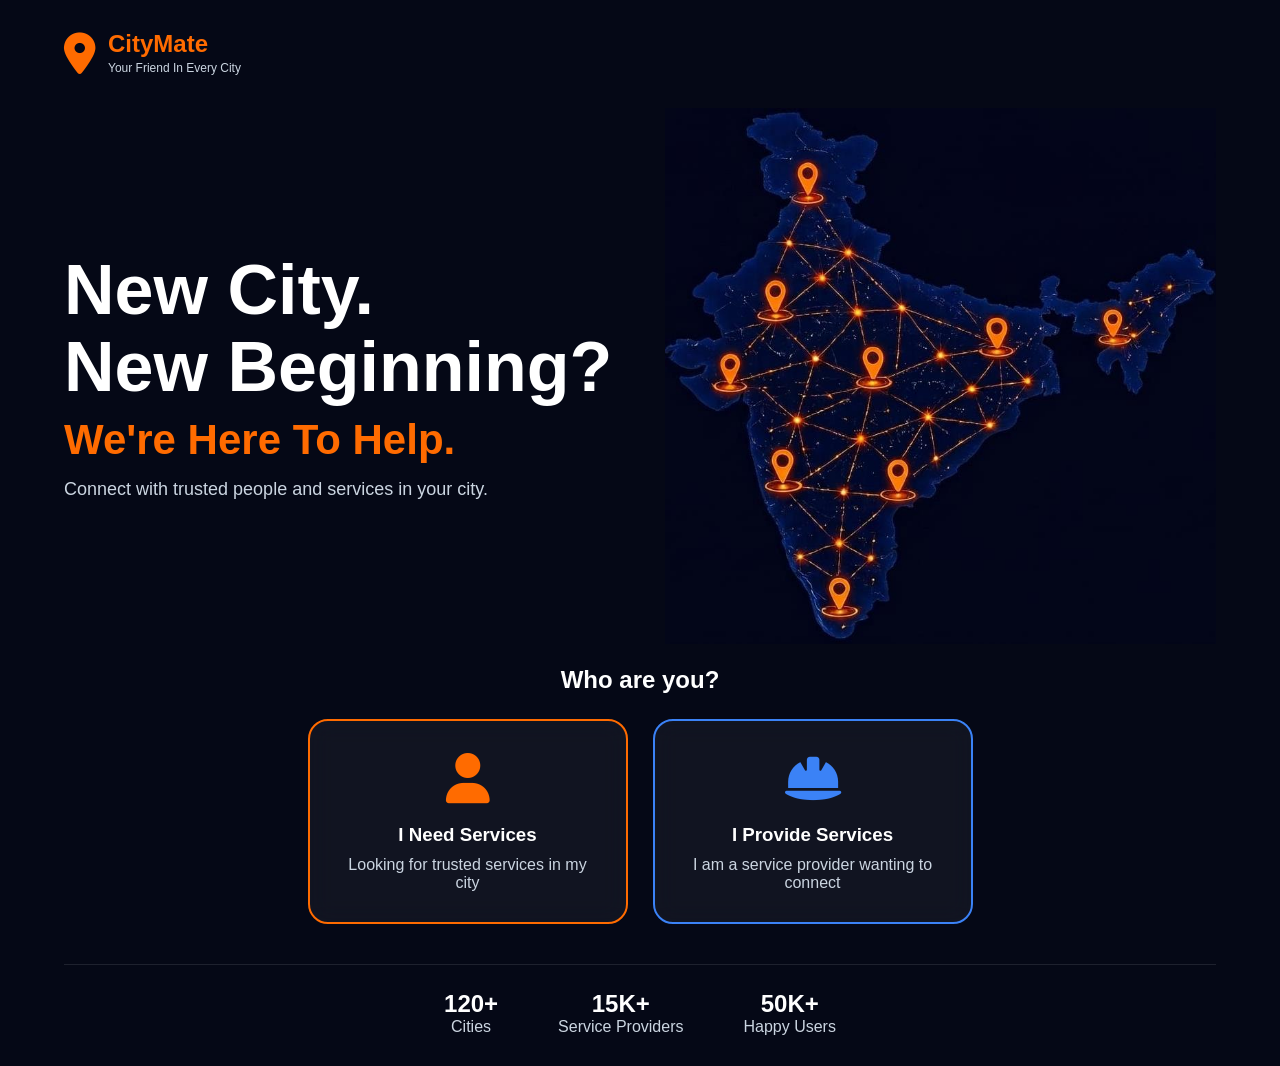
==== commit d0d1766a: "updated project" ====
--- a/index.html
+++ b/index.html
@@ -3,220 +3,105 @@
 <head>
 <meta charset="UTF-8">
 <meta name="viewport" content="width=device-width, initial-scale=1.0">
-<title>CityMate — Your Friend in Every City</title>
-<meta name="description" content="CityMate connects you with trusted local services — plumbers, electricians, maids, hospitals, food and more — in every city.">
-<link rel="icon" type="image/png" href="citymate.png">
 
-<link rel="preconnect" href="https://fonts.googleapis.com">
-<link rel="preconnect" href="https://fonts.gstatic.com" crossorigin>
-<link href="https://fonts.googleapis.com/css2?family=Fraunces:opsz,wght@9..144,500;9..144,600;9..144,700&family=Inter:wght@400;500;600;700&display=swap" rel="stylesheet">
+<title>CityMate</title>
 
-<link rel="stylesheet" href="style.css?v=2">
+<link rel="stylesheet" href="style.css">
+
+<link rel="stylesheet"
+href="https://cdnjs.cloudflare.com/ajax/libs/font-awesome/6.5.1/css/all.min.css">
 </head>
+
 <body>
 
-<header class="site-header">
-    <img src="logo.png" alt="CityMate logo" class="logo-img" onerror="this.onerror=null; this.replaceWith(Object.assign(document.createElement('span'), { className:'logo-fallback', textContent:'Logo failed to load: check that citymate.png is in the same folder as this HTML file' }));">
-  
-</header>
+<div class="container">
 
-<main class="hero">
+    <div class="logo">
 
-    <p class="eyebrow">Now in your neighbourhood</p>
+        <i class="fas fa-map-marker-alt"></i>
 
-    <h1>Your friend<br><span class="accent">in every city</span></h1>
+        <div class="logo-text">
+            <h2>CityMate</h2>
+            <span>Your Friend In Every City</span>
+        </div>
 
-    <p class="tagline">Find trusted plumbers, electricians, maids, clinics and more — verified, nearby, and a click away.</p>
-
-    <div class="pin-divider" aria-hidden="true">
-        <svg viewBox="0 0 24 30" xmlns="http://www.w3.org/2000/svg">
-            <path d="M12 0C5.4 0 0 5.4 0 12c0 9 12 18 12 18s12-9 12-18c0-6.6-5.4-12-12-12zm0 16.5a4.5 4.5 0 1 1 0-9 4.5 4.5 0 0 1 0 9z"/>
-        </svg>
     </div>
 
-    <div class="buttons">
-        <button class="find-btn" type="button" onclick="window.location.href='dashboard.html'">Find Services</button>
-        <button class="explore-btn" type="button" onclick="window.location.href='dashboard.html'">Explore City</button>
+    <section class="hero">
+
+        <div class="left-content">
+
+            <h1>
+                New City.<br>
+                New Beginning?
+            </h1>
+
+            <h2>We're Here To Help.</h2>
+
+            <p>
+                Connect with trusted people and services in your city.
+            </p>
+
+        </div>
+
+        <div class="right-content">
+
+            <img src="logo.jpeg" alt="India Map">
+
+        </div>
+
+    </section>
+
+    <h2 class="who-title">Who are you?</h2>
+
+    <div class="role-container">
+
+        <a href="user-login.html" class="role-card user">
+
+            <div class="role-icon">
+                <i class="fas fa-user"></i>
+            </div>
+
+            <h3>I Need Services</h3>
+
+            <p>Looking for trusted services in my city</p>
+
+        </a>
+
+        <a href="provider-login.html" class="role-card provider">
+
+            <div class="role-icon">
+                <i class="fas fa-hard-hat"></i>
+            </div>
+
+            <h3>I Provide Services</h3>
+
+            <p>I am a service provider wanting to connect</p>
+
+        </a>
+
     </div>
 
-    <div class="auth-buttons">
-        <button id="showLogin" type="button" aria-haspopup="dialog" aria-expanded="false" aria-controls="loginBox">Login</button>
-        <button id="showSignup" type="button" aria-haspopup="dialog" aria-expanded="false" aria-controls="signupBox">Sign Up</button>
+    <div class="stats">
+
+        <div>
+            <h2>120+</h2>
+            <p>Cities</p>
+        </div>
+
+        <div>
+            <h2>15K+</h2>
+            <p>Service Providers</p>
+        </div>
+
+        <div>
+            <h2>50K+</h2>
+            <p>Happy Users</p>
+        </div>
+
     </div>
 
-    <!-- Login Form -->
-    <div id="loginBox" class="form-container" role="dialog" aria-modal="true" aria-labelledby="loginTitle">
-        <div class="card">
-            <span class="close-btn" onclick="closeForms()" role="button" tabindex="0" aria-label="Close login form">&times;</span>
-
-            <h2 id="loginTitle">Welcome back</h2>
-            <p class="sub">Log in to find help near you.</p>
-
-            <form id="loginForm" novalidate>
-                <div class="field">
-                    <label for="loginEmail">Email</label>
-                    <input id="loginEmail" type="email" placeholder="you@example.com" required>
-                </div>
-                <div class="field">
-                    <label for="loginPassword">Password</label>
-                    <input id="loginPassword" type="password" placeholder="Enter your password" required minlength="6">
-                </div>
-                <button class="submit-btn" type="submit">Log in</button>
-            </form>
-
-            <div class="divider">or</div>
-
-            <button type="button" class="google-btn" onclick="handleGoogleAuth()">
-                <svg viewBox="0 0 48 48" aria-hidden="true">
-                    <path fill="#FFC107" d="M43.6 20.5H42V20H24v8h11.3C33.7 32.6 29.3 36 24 36c-6.6 0-12-5.4-12-12s5.4-12 12-12c3.1 0 5.9 1.1 8 3l5.7-5.7C34.5 6 29.5 4 24 4 12.9 4 4 12.9 4 24s8.9 20 20 20 20-8.9 20-20c0-1.2-.1-2.4-.4-3.5z"/>
-                    <path fill="#FF3D00" d="M6.3 14.7l6.6 4.8C14.6 16 18.9 13 24 13c3.1 0 5.9 1.1 8 3l5.7-5.7C34.5 6 29.5 4 24 4c-7.4 0-13.8 4.1-17.1 10.2z"/>
-                    <path fill="#4CAF50" d="M24 44c5.3 0 10.1-1.8 13.8-5l-6.4-5.4C29.3 35.4 26.8 36 24 36c-5.2 0-9.6-3.4-11.2-8.1l-6.6 5C9.9 39.7 16.4 44 24 44z"/>
-                    <path fill="#1976D2" d="M43.6 20.5H42V20H24v8h11.3c-0.8 2.3-2.3 4.3-4.2 5.7l6.4 5.4C40.9 36.5 44 31 44 24c0-1.2-.1-2.4-.4-3.5z"/>
-                </svg>
-                Sign in with Google
-            </button>
-
-            <p class="switch-line">New to CityMate? <button type="button" onclick="switchTo('signup')">Create an account</button></p>
-        </div>
-    </div>
-
-    <!-- Signup Form -->
-    <div id="signupBox" class="form-container" role="dialog" aria-modal="true" aria-labelledby="signupTitle">
-        <div class="card">
-            <span class="close-btn" onclick="closeForms()" role="button" tabindex="0" aria-label="Close signup form">&times;</span>
-
-            <h2 id="signupTitle">Create your account</h2>
-            <p class="sub">Join CityMate in under a minute.</p>
-
-            <form id="signupForm" novalidate>
-                <div class="field">
-                    <label for="fullName">Full name</label>
-                    <input id="fullName" type="text" placeholder="Your name" required>
-                </div>
-                <div class="field">
-                    <label for="signupEmail">Email</label>
-                    <input id="signupEmail" type="email" placeholder="you@example.com" required>
-                </div>
-                <div class="field">
-                    <label for="signupPassword">Password</label>
-                    <input id="signupPassword" type="password" placeholder="Create a password" required minlength="6">
-                </div>
-                <div class="field">
-                    <label for="confirmPassword">Confirm password</label>
-                    <input id="confirmPassword" type="password" placeholder="Re-enter your password" required minlength="6">
-                </div>
-                <button class="signup-submit-btn" type="submit">Create account</button>
-            </form>
-
-            <div class="divider">or</div>
-
-            <button type="button" class="google-btn" onclick="handleGoogleAuth()">
-                <svg viewBox="0 0 48 48" aria-hidden="true">
-                    <path fill="#FFC107" d="M43.6 20.5H42V20H24v8h11.3C33.7 32.6 29.3 36 24 36c-6.6 0-12-5.4-12-12s5.4-12 12-12c3.1 0 5.9 1.1 8 3l5.7-5.7C34.5 6 29.5 4 24 4 12.9 4 4 12.9 4 24s8.9 20 20 20 20-8.9 20-20c0-1.2-.1-2.4-.4-3.5z"/>
-                    <path fill="#FF3D00" d="M6.3 14.7l6.6 4.8C14.6 16 18.9 13 24 13c3.1 0 5.9 1.1 8 3l5.7-5.7C34.5 6 29.5 4 24 4c-7.4 0-13.8 4.1-17.1 10.2z"/>
-                    <path fill="#4CAF50" d="M24 44c5.3 0 10.1-1.8 13.8-5l-6.4-5.4C29.3 35.4 26.8 36 24 36c-5.2 0-9.6-3.4-11.2-8.1l-6.6 5C9.9 39.7 16.4 44 24 44z"/>
-                    <path fill="#1976D2" d="M43.6 20.5H42V20H24v8h11.3c-0.8 2.3-2.3 4.3-4.2 5.7l6.4 5.4C40.9 36.5 44 31 44 24c0-1.2-.1-2.4-.4-3.5z"/>
-                </svg>
-                Sign up with Google
-            </button>
-
-            <p class="switch-line">Already have an account? <button type="button" onclick="switchTo('login')">Log in</button></p>
-        </div>
-    </div>
-
-</main>
-
-<footer class="site-footer">
-    &copy; <span id="year"></span> CityMate. Built for neighbours, by neighbours.
-</footer>
-
-<script>
-
-const loginBtn   = document.getElementById("showLogin");
-const signupBtn  = document.getElementById("showSignup");
-const loginBox   = document.getElementById("loginBox");
-const signupBox  = document.getElementById("signupBox");
-const loginForm  = document.getElementById("loginForm");
-const signupForm = document.getElementById("signupForm");
-
-document.getElementById("year").textContent = new Date().getFullYear();
-
-function openBox(box, btn){
-    closeForms();
-    box.classList.add("open");
-    btn.setAttribute("aria-expanded", "true");
-    const firstField = box.querySelector("input");
-    if(firstField) firstField.focus();
-}
-
-function closeForms(){
-    loginBox.classList.remove("open");
-    signupBox.classList.remove("open");
-    loginBtn.setAttribute("aria-expanded", "false");
-    signupBtn.setAttribute("aria-expanded", "false");
-}
-
-loginBtn.addEventListener("click", function(){
-    if(loginBox.classList.contains("open")){
-        closeForms();
-    } else {
-        openBox(loginBox, loginBtn);
-    }
-});
-
-signupBtn.addEventListener("click", function(){
-    if(signupBox.classList.contains("open")){
-        closeForms();
-    } else {
-        openBox(signupBox, signupBtn);
-    }
-});
-
-function switchTo(which){
-    if(which === "signup"){
-        openBox(signupBox, signupBtn);
-    } else {
-        openBox(loginBox, loginBtn);
-    }
-}
-
-// Close on backdrop click
-[loginBox, signupBox].forEach(function(box){
-    box.addEventListener("click", function(e){
-        if(e.target === box) closeForms();
-    });
-});
-
-// Close on Escape
-document.addEventListener("keydown", function(e){
-    if(e.key === "Escape") closeForms();
-});
-
-loginForm.addEventListener("submit", function(e){
-    e.preventDefault();
-    window.location.href = "dashboard.html";
-});
-
-signupForm.addEventListener("submit", function(e){
-    e.preventDefault();
-    const pw = document.getElementById("signupPassword").value;
-    const confirm = document.getElementById("confirmPassword").value;
-    if(pw !== confirm){
-        document.getElementById("confirmPassword").setCustomValidity("Passwords do not match");
-        document.getElementById("confirmPassword").reportValidity();
-        return;
-    }
-    document.getElementById("confirmPassword").setCustomValidity("");
-    window.location.href = "dashboard.html";
-});
-
-function handleGoogleAuth(){
-    // Placeholder: wire this up to a real OAuth flow (e.g. Google Identity
-    // Services) once a backend exists. For now it mirrors the email flow.
-    window.location.href = "dashboard.html";
-}
-
-</script>
+</div>
 
 </body>
-</html>
+</html>
--- a/style.css
+++ b/style.css
@@ -1,735 +1,212 @@
-/* =================================================================
-   CityMate — Design Tokens
-   Whole site is dark: navy surfaces, warm orange action color,
-   green trust accent. The map-pin silhouette from the logo
-   recurs as a structural shape across cards and dividers.
-   ================================================================= */
-
-:root{
-    --navy:        #0B1F3F;
-    --navy-soft:   #16335E;
-    --orange:      #FF7A1A;
-    --orange-deep: #E0630A;
-    --green:       #1E9E6B;
-    --white:       #FFFFFF;
-
-    --surface-0:   #0A1830;
-    --surface-1:   #112441;
-    --surface-2:   #16335E;
-    --line-dark:   rgba(255,255,255,0.10);
-    --text-dim:    #A9B7CC;
-
-    --card-bg:     #FFFFFF;
-    --card-ink:    #122036;
-    --card-ink-soft: #5B6B82;
-    --card-field:  #F7F4EC;
-    --card-border: #E3E0D6;
-
-    --font-display: "Fraunces", Georgia, "Times New Roman", serif;
-    --font-body: "Inter", "Segoe UI", Arial, sans-serif;
-
-    --radius-lg: 22px;
-    --radius-md: 14px;
-    --radius-pill: 999px;
-
-    --ease: cubic-bezier(.4,0,.2,1);
-}
-
-@media (prefers-reduced-motion: reduce){
-    *{ animation-duration:0.01ms !important; transition-duration:0.01ms !important; }
-}
-
 *{
-    margin:0;
-    padding:0;
-    box-sizing:border-box;
-}
-
-.logo-img{
-      width: 800px;
-    height: auto;
-    position: absolute;
-    top: 15px;
-    left: 20px;
-}
-
-html{ scroll-behavior:smooth; }
-
-a{ color:inherit; }
-
-:focus-visible{
-    outline:3px solid var(--orange);
-    outline-offset:3px;
-}
-
-/* -----------------------------------------------------------------
-   Base body — landing page (index.html has no extra class)
-   ----------------------------------------------------------------- */
+margin:0;
+padding:0;
+box-sizing:border-box;
+font-family:'Poppins',sans-serif;
+}
 
 body{
-    min-height:100vh;
-    background:
-        radial-gradient(circle at 18% 12%, rgba(255,122,26,0.16), transparent 38%),
-        radial-gradient(circle at 85% 0%, rgba(30,158,107,0.14), transparent 42%),
-        linear-gradient(165deg, var(--navy) 0%, var(--navy-soft) 55%, #0E2747 100%);
-    font-family:var(--font-body);
-    color:var(--white);
-    text-align:center;
-    overflow-x:hidden;
-}
-
-/* -----------------------------------------------------------------
-   Header / logo
-   ----------------------------------------------------------------- */
-
-.site-header{
-    display:flex;
-    align-items:center;
-    gap:10px;
-    position:absolute;
-    top:18px;
-    left:24px;
-    z-index:5;
-}
-
-.site-header img{
-    width:48px;
-    height:48px;
-    object-fit:contain;
-}
-
-.site-header span{
-    font-family:var(--font-display);
-    font-weight:600;
-    font-size:22px;
-    letter-spacing:0.2px;
-}
-
-.site-header span b{
-    color:var(--orange);
-    font-weight:700;
-}
-
-/* -----------------------------------------------------------------
-   Hero
-   ----------------------------------------------------------------- */
+background:#050816;
+color:white;
+min-height:100vh;
+}
+
+.container{
+width:90%;
+max-width:1300px;
+margin:auto;
+padding:30px 0;
+}
+
+.logo{
+display:flex;
+align-items:center;
+gap:12px;
+margin-bottom:30px;
+}
+
+.logo i{
+font-size:42px;
+color:#ff6b00;
+}
+
+.logo-text h2{
+color:#ff6b00;
+margin:0;
+}
+
+.logo-text span{
+font-size:12px;
+color:#cbd5e1;
+}
 
 .hero{
-    padding:120px 20px 80px;
-    position:relative;
-}
-
-.eyebrow{
-    display:inline-flex;
-    align-items:center;
-    gap:8px;
-    font-size:13px;
-    letter-spacing:0.12em;
-    text-transform:uppercase;
-    color:var(--green);
-    background:rgba(30,158,107,0.14);
-    border:1px solid rgba(30,158,107,0.35);
-    padding:7px 16px;
-    border-radius:var(--radius-pill);
-    margin-bottom:28px;
-}
-
-.hero h1{
-    font-family:var(--font-display);
-    font-size:clamp(48px, 9vw, 92px);
-    line-height:1.02;
-    font-weight:600;
-    letter-spacing:-0.01em;
-}
-
-.hero h1 .accent{
-    color:var(--orange);
-    font-style:italic;
-}
-
-.hero p.tagline{
-    color:#C7D3E6;
-    font-size:clamp(17px, 2.4vw, 22px);
-    font-weight:400;
-    margin-top:18px;
-    max-width:520px;
-    margin-inline:auto;
-}
-
-.pin-divider{
-    width:30px;
-    height:38px;
-    margin:32px auto 0;
-    opacity:0.95;
-}
-
-.pin-divider svg{
-    width:100%;
-    height:100%;
-    display:block;
-    fill:var(--orange);
-}
-
-.buttons{
-    margin-top:44px;
-    display:flex;
-    justify-content:center;
-    gap:16px;
-    flex-wrap:wrap;
-}
-
-.find-btn,
-.explore-btn{
-    padding:16px 36px;
-    border:none;
-    border-radius:var(--radius-pill);
-    font-size:17px;
-    font-weight:600;
-    font-family:var(--font-body);
-    cursor:pointer;
-    transition:transform 0.25s var(--ease), box-shadow 0.25s var(--ease);
-}
-
-.find-btn{
-    background:var(--orange);
-    color:var(--white);
-    box-shadow:0 10px 24px rgba(255,122,26,0.35);
-}
-
-.explore-btn{
-    background:transparent;
-    color:var(--white);
-    border:1.5px solid rgba(255,255,255,0.4);
-}
-
-.find-btn:hover,
-.explore-btn:hover{
-    transform:translateY(-3px);
-}
-
-.find-btn:hover{ box-shadow:0 14px 28px rgba(255,122,26,0.45); }
-.explore-btn:hover{ border-color:var(--white); background:rgba(255,255,255,0.06); }
-
-.auth-buttons{
-    margin-top:22px;
-    display:flex;
-    justify-content:center;
-    gap:10px;
-    flex-wrap:wrap;
-}
-
-#showLogin,
-#showSignup{
-    padding:13px 30px;
-    border:none;
-    border-radius:var(--radius-pill);
-    font-size:15px;
-    font-weight:600;
-    font-family:var(--font-body);
-    cursor:pointer;
-    transition:transform 0.2s var(--ease), opacity 0.2s var(--ease);
-}
-
-#showLogin{
-    background:rgba(255,255,255,0.95);
-    color:var(--navy);
-}
-
-#showSignup{
-    background:transparent;
-    color:var(--white);
-    border:1.5px solid rgba(255,255,255,0.4);
-}
-
-#showLogin:hover, #showSignup:hover{ transform:translateY(-2px); }
-#showSignup:hover{ border-color:var(--white); }
-
-#showLogin[aria-expanded="true"],
-#showSignup[aria-expanded="true"]{
-    box-shadow:0 0 0 2px var(--orange);
-}
-
-/* -----------------------------------------------------------------
-   Auth forms (modal-style overlay) — shared by both pages
-   ----------------------------------------------------------------- */
-
-.form-container{
-    display:none;
-    position:fixed;
-    inset:0;
-    justify-content:center;
-    align-items:center;
-    background:rgba(6,14,28,0.55);
-    backdrop-filter:blur(4px);
-    z-index:50;
-    padding:20px;
-}
-
-.form-container.open{ display:flex; }
-
-.card{
-    width:100%;
-    max-width:380px;
-    padding:34px 30px 30px;
-    border-radius:var(--radius-lg);
-    background:var(--card-bg);
-    color:var(--card-ink);
-    box-shadow:0 24px 60px rgba(0,0,0,0.35);
-    animation:slideUp .35s var(--ease);
-    position:relative;
-    text-align:left;
-}
-
-.card h2{
-    font-family:var(--font-display);
-    color:var(--navy);
-    margin-bottom:6px;
-    font-size:26px;
-}
-
-.card .sub{
-    color:var(--card-ink-soft);
-    font-size:14px;
-    margin-bottom:20px;
-}
-
-.close-btn{
-    position:absolute;
-    top:16px;
-    right:18px;
-    font-size:24px;
-    line-height:1;
-    cursor:pointer;
-    color:var(--card-ink-soft);
-    transition:color 0.2s var(--ease);
-}
-
-.close-btn:hover{ color:var(--navy); }
-
-.field{
-    margin-bottom:14px;
-    text-align:left;
-}
-
-.field label{
-    display:block;
-    font-size:13px;
-    font-weight:600;
-    color:var(--card-ink-soft);
-    margin-bottom:6px;
-}
-
-.card input{
-    width:100%;
-    padding:12px 14px;
-    border:1.5px solid var(--card-border);
-    border-radius:var(--radius-md);
-    outline:none;
-    font-family:var(--font-body);
-    font-size:15px;
-    background:var(--card-field);
-    color:var(--card-ink);
-    transition:border-color 0.2s var(--ease);
-}
-
-.card input:focus{ border-color:var(--orange); }
-
-.card input:invalid:not(:placeholder-shown){
-    border-color:#D6494B;
-}
-
-.submit-btn,
-.signup-submit-btn{
-    width:100%;
-    padding:13px;
-    border:none;
-    border-radius:var(--radius-md);
-    font-size:16px;
-    font-weight:600;
-    font-family:var(--font-body);
-    color:var(--white);
-    cursor:pointer;
-    margin-top:6px;
-    transition:opacity 0.2s var(--ease), transform 0.2s var(--ease);
-}
-
-.submit-btn{ background:var(--navy); }
-.signup-submit-btn{ background:var(--orange); }
-
-.submit-btn:hover{ background:var(--navy-soft); transform:translateY(-1px); }
-.signup-submit-btn:hover{ background:var(--orange-deep); transform:translateY(-1px); }
-
-.switch-line{
-    margin-top:16px;
-    font-size:14px;
-    color:var(--card-ink-soft);
-    text-align:center;
-}
-
-.switch-line button{
-    background:none;
-    border:none;
-    color:var(--orange-deep);
-    font-weight:600;
-    cursor:pointer;
-    font-size:14px;
-    font-family:inherit;
-}
-
-.divider{
-    display:flex;
-    align-items:center;
-    gap:10px;
-    margin:18px 0 14px;
-    color:var(--card-ink-soft);
-    font-size:12.5px;
-    text-transform:uppercase;
-    letter-spacing:0.06em;
-}
-
-.divider::before,
-.divider::after{
-    content:"";
-    flex:1;
-    height:1px;
-    background:var(--card-border);
-}
-
-.google-btn{
-    width:100%;
-    display:flex;
-    align-items:center;
-    justify-content:center;
-    gap:10px;
-    padding:11px 14px;
-    border:1.5px solid var(--card-border);
-    border-radius:var(--radius-md);
-    background:var(--card-bg);
-    color:var(--card-ink);
-    font-family:var(--font-body);
-    font-size:15px;
-    font-weight:600;
-    cursor:pointer;
-    transition:background 0.2s var(--ease), border-color 0.2s var(--ease), transform 0.2s var(--ease);
-}
-
-.google-btn:hover{
-    background:#FAF8F2;
-    border-color:#CFCBBC;
-    transform:translateY(-1px);
-}
-
-.google-btn svg{ width:18px; height:18px; flex-shrink:0; }
-
-@keyframes slideUp{
-    from{ opacity:0; transform:translateY(28px) scale(0.98); }
-    to{ opacity:1; transform:translateY(0) scale(1); }
-}
-
-/* -----------------------------------------------------------------
-   Footer (index)
-   ----------------------------------------------------------------- */
-
-.site-footer{
-    padding:30px 20px 26px;
-    color:#7E8CA3;
-    font-size:13px;
-}
-
-/* ===================================================================
-   DASHBOARD — dark theme
-   All rules below are scoped under body.dashboard so they can never
-   be confused with the landing page rules above. If the dashboard
-   page still looks light in your browser, do a hard refresh
-   (Ctrl/Cmd + Shift + R) — the old style.css is likely cached.
-   =================================================================== */
-
-body.dashboard{
-    min-height:100vh;
-    background:
-        radial-gradient(circle at 14% 0%, rgba(255,122,26,0.10), transparent 36%),
-        radial-gradient(circle at 90% 10%, rgba(30,158,107,0.10), transparent 40%),
-        var(--surface-0);
-    color:var(--white);
-    text-align:left;
-    overflow-x:hidden;
-}
-
-body.dashboard .navbar{
-    background:var(--surface-1);
-    border-bottom:1px solid var(--line-dark);
-    padding:14px 5vw;
-    display:flex;
-    justify-content:space-between;
-    align-items:center;
-    position:sticky;
-    top:0;
-    z-index:40;
-}
-
-body.dashboard .navbar .brand{
-    display:flex;
-    align-items:center;
-    gap:10px;
-    color:var(--white);
-    font-family:var(--font-display);
-    font-size:22px;
-    font-weight:600;
-}
-
-body.dashboard .navbar .brand img{
-    width:38px;
-    height:38px;
-    object-fit:contain;
-}
-
-body.dashboard .navbar .menu{
-    display:flex;
-    align-items:center;
-    gap:6px;
-}
-
-body.dashboard .navbar .menu a{
-    color:#D7DEEA;
-    text-decoration:none;
-    font-size:15px;
-    font-weight:500;
-    padding:9px 16px;
-    border-radius:var(--radius-pill);
-    transition:background 0.2s var(--ease), color 0.2s var(--ease);
-}
-
-body.dashboard .navbar .menu a:hover,
-body.dashboard .navbar .menu a:focus-visible{
-    background:rgba(255,255,255,0.1);
-    color:var(--white);
-}
-
-body.dashboard .navbar .menu a.logout{
-    color:var(--orange);
-    border:1.5px solid rgba(255,122,26,0.5);
-    margin-left:6px;
-}
-
-body.dashboard .navbar .menu a.logout:hover{
-    background:var(--orange);
-    color:var(--white);
-}
-
-body.dashboard .nav-toggle{
-    display:none;
-    background:none;
-    border:none;
-    color:var(--white);
-    font-size:26px;
-    cursor:pointer;
-}
-
-body.dashboard .dash-hero{
-    text-align:center;
-    padding:64px 20px 36px;
-}
-
-body.dashboard .dash-hero .eyebrow{
-    color:var(--green);
-    background:rgba(30,158,107,0.14);
-    border:1px solid rgba(30,158,107,0.35);
-}
-
-body.dashboard .dash-hero h1{
-    font-family:var(--font-display);
-    font-size:clamp(32px, 5vw, 46px);
-    color:var(--white);
-    margin-top:18px;
-    font-weight:600;
-}
-
-body.dashboard .dash-hero p{
-    color:var(--text-dim);
-    font-size:17px;
-    margin-top:10px;
-}
-
-body.dashboard .search-box{
-    margin-top:30px;
-    display:flex;
-    justify-content:center;
-    gap:10px;
-    flex-wrap:wrap;
-}
-
-body.dashboard .search-box input{
-    width:min(420px, 80vw);
-    padding:14px 20px;
-    border-radius:var(--radius-pill);
-    border:1.5px solid var(--line-dark);
-    font-size:15px;
-    font-family:var(--font-body);
-    background:var(--surface-1);
-    color:var(--white);
-    outline:none;
-    transition:border-color 0.2s var(--ease), box-shadow 0.2s var(--ease);
-}
-
-body.dashboard .search-box input::placeholder{ color:var(--text-dim); }
-
-body.dashboard .search-box input:focus{
-    border-color:var(--orange);
-    box-shadow:0 0 0 3px rgba(255,122,26,0.18);
-}
-
-body.dashboard .search-box button{
-    padding:14px 28px;
-    border:none;
-    border-radius:var(--radius-pill);
-    background:var(--orange);
-    color:var(--white);
-    font-weight:600;
-    font-size:15px;
-    cursor:pointer;
-    transition:background 0.2s var(--ease), transform 0.2s var(--ease);
-}
-
-body.dashboard .search-box button:hover{
-    background:var(--orange-deep);
-    transform:translateY(-2px);
-}
-
-body.dashboard .section-label{
-    max-width:1100px;
-    margin:54px auto 18px;
-    padding:0 24px;
-    display:flex;
-    align-items:baseline;
-    justify-content:space-between;
-    gap:12px;
-}
-
-body.dashboard .section-label h2{
-    font-family:var(--font-display);
-    font-size:24px;
-    color:var(--white);
-}
-
-body.dashboard .section-label span{
-    font-size:14px;
-    color:var(--text-dim);
-}
-
-body.dashboard .cards{
-    max-width:1100px;
-    margin:0 auto;
-    padding:0 24px 70px;
-    display:grid;
-    grid-template-columns:repeat(auto-fit, minmax(150px, 1fr));
-    gap:18px;
-}
-
-body.dashboard .card-tile{
-    background:var(--surface-1);
-    padding:26px 16px 22px;
-    border-radius:var(--radius-lg);
-    cursor:pointer;
-    text-align:center;
-    border:1px solid var(--line-dark);
-    transition:transform 0.25s var(--ease), box-shadow 0.25s var(--ease), border-color 0.25s var(--ease);
-}
-
-body.dashboard .card-tile:hover,
-body.dashboard .card-tile:focus-visible{
-    transform:translateY(-6px);
-    box-shadow:0 16px 30px rgba(0,0,0,0.35);
-    border-color:rgba(255,122,26,0.5);
-}
-
-body.dashboard .card-tile .icon-badge{
-    width:56px;
-    height:56px;
-    margin:0 auto 14px;
-    border-radius:50%;
-    display:flex;
-    align-items:center;
-    justify-content:center;
-    font-size:26px;
-    background:var(--surface-2);
-}
-
-body.dashboard .card-tile h3{
-    color:var(--white);
-    font-size:16px;
-    font-weight:600;
-}
-
-body.dashboard .card-tile p{
-    color:var(--text-dim);
-    font-size:12.5px;
-    margin-top:4px;
-}
-
-body.dashboard .trust-strip{
-    background:var(--surface-1);
-    border-top:1px solid var(--line-dark);
-    padding:40px 24px 60px;
-}
-
-body.dashboard .trust-grid{
-    max-width:1100px;
-    margin:0 auto;
-    display:grid;
-    grid-template-columns:repeat(auto-fit, minmax(200px, 1fr));
-    gap:24px;
-    text-align:center;
-}
-
-body.dashboard .trust-grid div h4{
-    color:var(--white);
-    font-size:16px;
-    margin-bottom:4px;
-}
-
-body.dashboard .trust-grid div p{
-    color:var(--text-dim);
-    font-size:13.5px;
-}
-
-body.dashboard .dash-footer{
-    text-align:center;
-    padding:24px;
-    color:var(--text-dim);
-    font-size:13px;
-    background:var(--surface-0);
-}
-
-/* -----------------------------------------------------------------
-   Responsive
-   ----------------------------------------------------------------- */
-
-@media (max-width: 760px){
-    body.dashboard .navbar .menu{
-        position:absolute;
-        top:100%;
-        left:0;
-        right:0;
-        background:var(--surface-1);
-        border-bottom:1px solid var(--line-dark);
-        flex-direction:column;
-        align-items:stretch;
-        padding:10px 20px 18px;
-        display:none;
-        gap:4px;
-    }
-
-    body.dashboard .navbar .menu.open{ display:flex; }
-    body.dashboard .navbar .menu a{ padding:12px 14px; }
-    body.dashboard .navbar .menu a.logout{ margin-left:0; margin-top:6px; text-align:center; }
-    body.dashboard .nav-toggle{ display:block; }
-
-    .site-header{ position:static; justify-content:center; margin-top:20px; }
-    .hero{ padding-top:30px; }
-}
-
-@media (max-width: 480px){
-    .hero h1{ font-size:clamp(38px, 12vw, 56px); }
-    .buttons{ flex-direction:column; align-items:center; }
-    .find-btn, .explore-btn{ width:100%; max-width:280px; }
-}
+display:flex;
+align-items:center;
+justify-content:space-between;
+gap:50px;
+min-height:60vh;
+}
+
+.left-content{
+flex:1;
+}
+
+.left-content h1{
+font-size:70px;
+line-height:1.1;
+font-weight:700;
+}
+
+.left-content h2{
+font-size:42px;
+color:#ff6b00;
+margin-top:10px;
+}
+
+.left-content p{
+margin-top:15px;
+font-size:18px;
+color:#cbd5e1;
+max-width:500px;
+}
+
+.right-content{
+flex:1;
+display:flex;
+justify-content:center;
+}
+
+.right-content img{
+width:100%;
+max-width:700px;
+animation:float 4s ease-in-out infinite;
+}
+
+@keyframes float{
+
+0%{
+transform:translateY(0);
+}
+
+50%{
+transform:translateY(-12px);
+}
+
+100%{
+transform:translateY(0);
+}
+
+}
+
+.who-title{
+text-align:center;
+margin-top:20px;
+margin-bottom:25px;
+}
+
+.role-container{
+display:flex;
+justify-content:center;
+gap:25px;
+flex-wrap:wrap;
+}
+
+.role-card{
+width:320px;
+padding:30px;
+border-radius:20px;
+text-align:center;
+text-decoration:none;
+background:rgba(255,255,255,.05);
+backdrop-filter:blur(12px);
+transition:.3s;
+}
+
+.role-card:hover{
+transform:translateY(-8px);
+}
+
+.user{
+border:2px solid #ff6b00;
+}
+
+.provider{
+border:2px solid #3b82f6;
+}
+
+.role-icon{
+font-size:50px;
+margin-bottom:15px;
+}
+
+.user .role-icon{
+color:#ff6b00;
+}
+
+.provider .role-icon{
+color:#3b82f6;
+}
+
+.role-card h3{
+color:white;
+margin-bottom:10px;
+}
+
+.role-card p{
+color:#cbd5e1;
+}
+
+.stats{
+display:flex;
+justify-content:center;
+gap:60px;
+margin-top:40px;
+padding-top:25px;
+border-top:1px solid rgba(255,255,255,.1);
+text-align:center;
+}
+
+.stats p{
+color:#cbd5e1;
+}
+
+@media(max-width:768px){
+
+.container{
+width:95%;
+}
+
+.hero{
+flex-direction:column-reverse;
+text-align:center;
+}
+
+.left-content h1{
+font-size:42px;
+}
+
+.left-content h2{
+font-size:28px;
+}
+
+.left-content p{
+margin:auto;
+margin-top:15px;
+}
+
+.right-content img{
+max-width:320px;
+}
+
+.role-card{
+width:100%;
+max-width:350px;
+}
+
+.stats{
+gap:20px;
+flex-wrap:wrap;
+}
+
+}
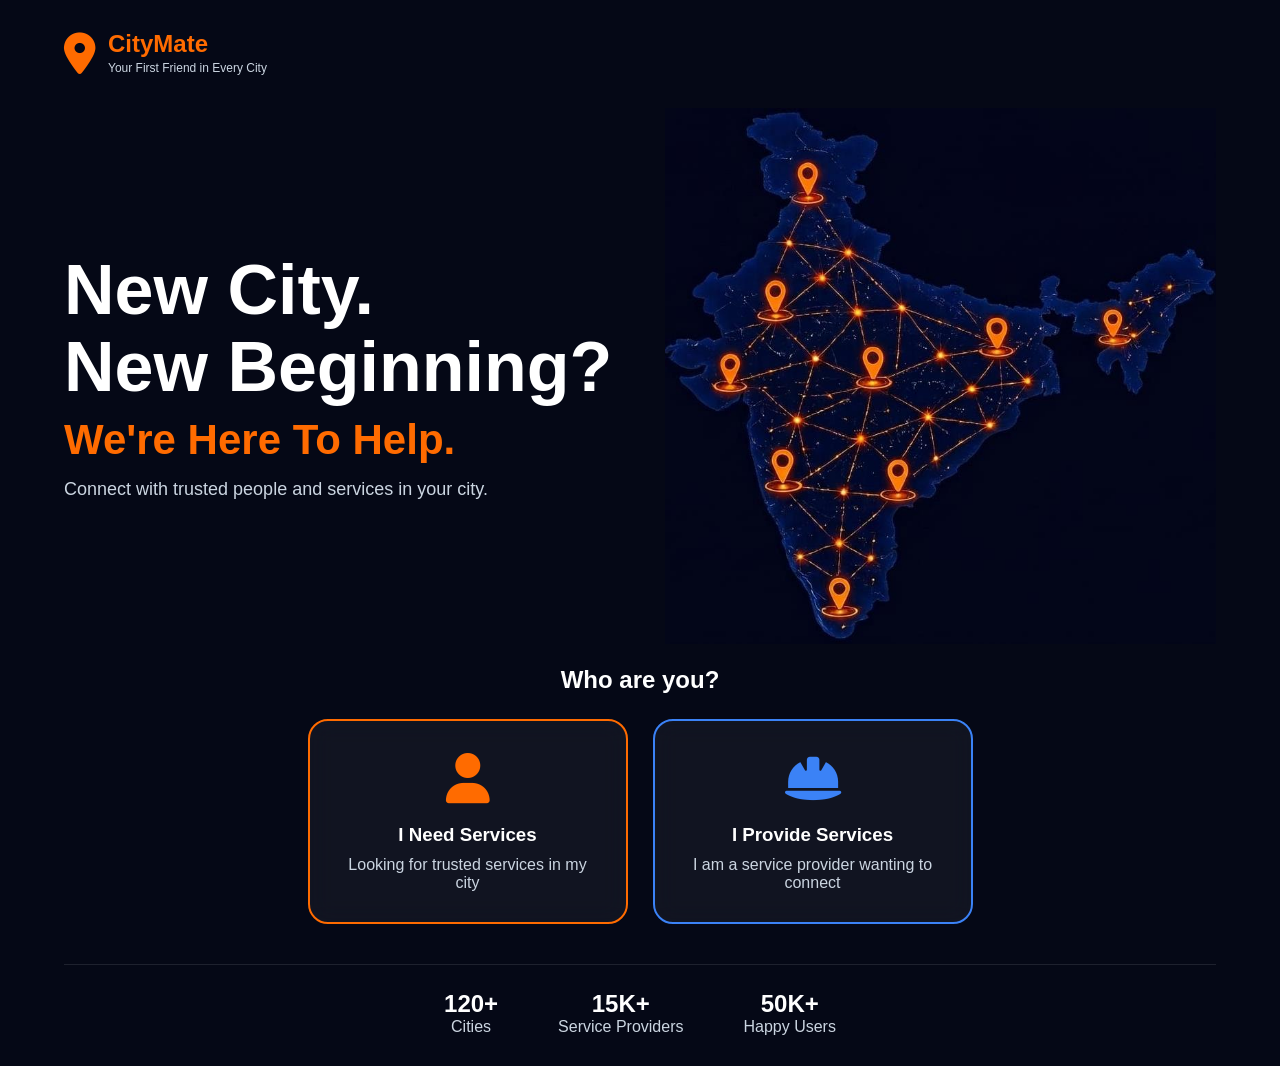
==== commit 609dc209: "updated project" ====
--- a/index.html
+++ b/index.html
@@ -22,7 +22,7 @@
 
         <div class="logo-text">
             <h2>CityMate</h2>
-            <span>Your Friend In Every City</span>
+            <span>Your First Friend in Every City</span>
         </div>
 
     </div>
